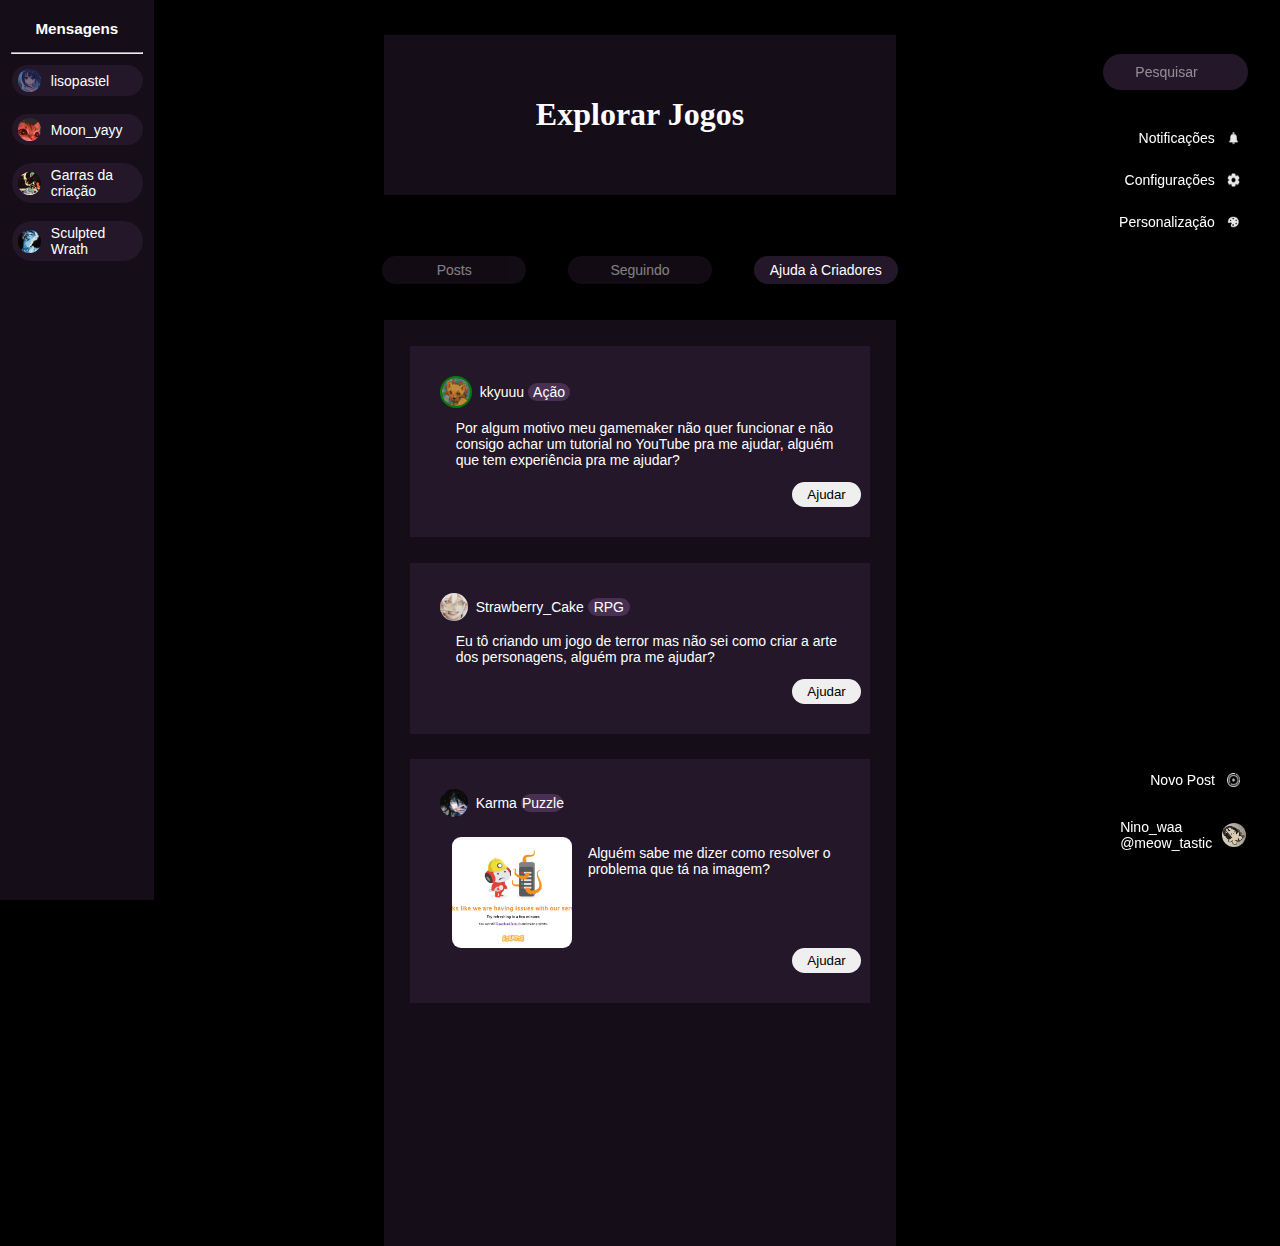
==== Pinduki/AjudaCriadores.html @ 77b52ce6 "Add files via upload" ====
<!DOCTYPE html>
<html lang="en">
<head>
    <meta charset="UTF-8">
    <meta name="viewport" content="width=device-width, initial-scale=1.0">
    <link rel="stylesheet" href="CSS/Mainpage.css">
    <link rel="stylesheet" href="CSS/Ajudar.css">
    <title>Pinduki</title>
</head>
<body>

    <Div class="msg-body">
        <Div class="msg-title">
            <h3> Mensagens </h3>
            <hr class="line">    
        </Div>

        <fieldset class="not-msg">
            <img class="icon-img" src="Img/Icon.jpg" alt="icon" >
            <span class="username">lisopastel</span>
        </fieldset>
        <br>
        <fieldset class="not-msg">
            <img class="icon-img" src="Img/Icon2.jpg" alt="icon" >
            <span class="username">Moon_yayy</span>
        </fieldset>
        <br>
        <fieldset class="not-msg">
            <img class="icon-img" src="Img/Icon3.jpg" alt="icon" >
            <span class="username">Garras da criação</span>
        </fieldset>
        <br>
        <fieldset class="not-msg">
            <img class="icon-img" src="Img/Icon4.jpg" alt="icon" >
            <span class="username">Sculpted Wrath</span>   
        </fieldset>  
    </Div>

    <div class="explorar-jogos">
        <h1>Explorar Jogos</h1>
    </div>

    <div class="conteudo-btns">
        <div class="clicked-posts-btns" style="opacity: 50%;">
            <a href="Index.html" style="text-decoration: none; color: inherit;">Posts</a>
        </div>
        <div class="posts-btns">
            <a href="PostsSeguindo.html" style="text-decoration: none; color: inherit;">Seguindo</a>
        </div>
        <div class="posts-btns" style="opacity: 100%;">
            Ajuda à Criadores
        </div>
    </div>
    <br><br>

    <div class="posts-background">
        <div class="post">
            <div class="span-align">
                <img style="border: solid 2px green;" class="pfp-post" src="Img/pfp2.jpg" alt="">
                <span>kkyuuu</span>   
                <div class="hashtags">
                    Ação
                </div>    
            </div>
            <div>
                <p class="span-align-text2">
                    Por algum motivo meu gamemaker não quer funcionar e não consigo achar um tutorial no YouTube pra me ajudar, alguém que tem experiência pra me ajudar?                </p>
                <button class="help-btn">Ajudar</button>
            </div>
        </div>        
        <div class="post">
            <div class="span-align">
                <img class="pfp-post" src="Img/Icon7.jpg" alt="">
                <span>Strawberry_Cake</span>   
                <div class="hashtags">
                    RPG
                </div>  
            </div>
            <div>
                <p class="span-align-text2">
                    Eu tô criando um jogo de terror mas não sei como criar a arte dos personagens, alguém pra me ajudar?</p>
                <button class="help-btn">Ajudar</button>
            </div>
        </div>   
        <div class="post">
            <div class="span-align">
                <img class="pfp-post" src="Img/Icon9.jpg" alt="">
                <span>Karma</span>
                <div class="hashtags">
                    Puzzle
                </div>
          
            </div>
            <div class="span-align-img">
                <img class="img-do-post" src="Img/Erro.PNG" alt="">
                <span class="span-align-text2">
                    <br>Alguém sabe me dizer como resolver o problema que tá na imagem?
                </span>
            </div>
            <button class="help-btn">Ajudar</button>
        </div>  
    </div>

    <div class="tools-body">
        <div>
            <br><br><br>
            <fieldset class="search-bar">
                <img class="search-icon" src="Img/search-icon.png" alt="">
                <span id="search-bar" class="search-line">Pesquisar</span>
            </fieldset>
        </div>

        <div class="overlay" id="overlay"></div>

        <div class="popup" id="popup">
            <input type="text" placeholder="Pesquisar" />
        </div>

        <br><br>
        <div>
            <fieldset class="tools-background">
                <span class="tools-line">Notificações</span>
                <img class="tools-icon" src="Img/notificacao.png" alt="">
            </fieldset>
            <br>
            <fieldset class="tools-background">
                <span class="tools-line">Configurações</span>
                <img class="tools-icon" src="Img/configuracao.png" alt="">
            </fieldset>
            <br>
            <fieldset class="tools-background">
                <span class="tools-line">Personalização</span>
                <img class="tools-icon" src="Img/paleta.png" alt="">
            </fieldset>
    </div>
        
        <div class="new-post">
            <fieldset class="tools-background">
                <span class="tools-line">Novo Post</span>
                <img class="tools-icon" src="Img/newpost.png" alt="">
            </fieldset>
        </div>
            <br>
        <div class="profile">
            <fieldset class="tools-background">
                <span class="tools-line">Nino_waa <br> @meow_tastic</span>                
                <img class="pfp" src="Img/pfp.jpg" alt="">
            </fieldset>
        </div>
       
    </div>

    <script>
        const searchBar = document.getElementById('search-bar');
        const popup = document.getElementById('popup');
        const overlay = document.getElementById('overlay');

        searchBar.addEventListener('click', () => {
        popup.style.display = 'block';
        overlay.style.display = 'block';
        });

        overlay.addEventListener('click', () => {
        popup.style.display = 'none';
        overlay.style.display = 'none';
        });
    </script>

</body>
</html>
---- Pinduki/CSS/Mainpage.css ----
body{
    background-color: rgb(0, 0, 0);
    margin: 0%;
    display: flex;
    justify-content: center;
    align-items: center;
    flex-flow: column;
}

.chat-btns-div{
    display: flex;
    flex-direction: column;
    align-items: center;
    background-color: #150d18;
    position: fixed;
    top: 0; 
    bottom: 0; 
    overflow-y: auto; 
    left: 0;
    width: 40px;
}
img:hover{
    background-color: #483052;
    transition: 0.3s;
}

.Chat-btns{
    width: 65%;
    height: 26px;
    margin-top: 45%;
    background-color:#241729;
    border-radius: 5px;
}

.line{
    width: 90%;
}

.msg-body{
    background-color: #150d18;
    color: white;
    width:12%;
    position: fixed;
    top: 0; 
    bottom: 0; 
    overflow-y: auto; 
    left:0;
    
}

.msg-title{
    text-align: center;
    padding: 3%;
    font-family: 'Segoe UI', Tahoma, Geneva, Verdana, sans-serif;
    font-size: 13px;
}

.not-msg{
    width: 80%;
    border-radius: 30px;
    background-color: #241729;
    border: none;
    padding: 4px;
    margin-left: 8%;
    display: flex;
    align-items: center;
    font-family: 'Segoe UI', Tahoma, Geneva, Verdana, sans-serif;
}

.not-msg:hover{
    background-color: #483052;
    transition: 0.3s;
}

.icon-img{
    width: 19%;
    border-radius: 100%;
    display: block;
    margin-left: 1%;
}

.username{
    color: white; 
    margin-left: 10px; 
    font-size: 14px;
}

.search-line{
    color: white; 
    margin-left: 10px; 
    font-size: 14px;
    opacity: 50%;
}

.search-bar{
    max-width: 70%;
    border-radius: 30px;
    background-color: #241729;
    border: none;
    padding: 10px;
    display: flex;
    align-items: center;
    font-family: 'Segoe UI', Tahoma, Geneva, Verdana, sans-serif;
    
}

.search-icon{
    width: 9%;
    border-radius: 100%;
    display: block;
    margin-left: 2%;
}

.tools-body{
    color: white;
    border: none;
    width:14%;
    position: fixed;
    top: 0; 
    bottom: 0; 
    overflow-y: auto; 
    right: 0;
}

.tools-icon{
    width: 10%;
    margin-left: 9%;
}

.tools-line{
    color: white; 
    font-size: 14px;
    font-family: 'Segoe UI', Tahoma, Geneva, Verdana, sans-serif;
}

.tools-background{
    display: flex;
    justify-content:flex-end ;
    border: none;
    padding: 4px;
    margin-right: 20%;
    align-items: center;
}

.new-post{
    position: absolute;
    bottom: 12%;   
}

.profile{
    position: absolute;
    bottom: 5%;   
}

.pfp{
    width: 18%;
    border-radius: 100%;
    margin-right: -4%;
    margin-left: 7%;
}

.explorar-jogos{
    background-color: #150d18;
    margin-top: 2.7%;
    width: 40%;
    height: 160px;
    color: white;
    text-align: center;
    display: flex;
    justify-content: center;
    align-items: center;
}
.explorar-jogos:hover{
    background-color: #483052;
    transition: 0.3s;
}

.conteudo-btns{
    display: flex;
    justify-content: center;    
    gap: 8%
}

.posts-btns{
    color: white;
    background-color:#241729;
    padding: 6px;
    border-radius: 40px;
    width: 160px;
    font-size: 14px;
    font-family: 'Segoe UI', Tahoma, Geneva, Verdana, sans-serif;
    text-align: center;
    margin-top: 12%;
    opacity: 50%;
}

.posts-btns:hover{
    background-color: #483052;
    transition: 0.3s;
}

.clicked-posts-btns{
    color: white;
    background-color:#241729;
    padding: 6px;
    border-radius: 40px;
    width: 160px;
    font-size: 14px;
    font-family: 'Segoe UI', Tahoma, Geneva, Verdana, sans-serif;
    text-align: center;
    margin-top: 12%;
}

.posts-background{
    background-color: #150d18;
    color: white;
    width: 40%;
    min-height: 100vh;
    display: flex;
    align-items: center;
    flex-direction: column;
    padding-bottom: 2%;
}

.post{
    width: 90%;
    background-color:#241729 ;
    color: white;
    margin-top: 5%;
    height: auto;
    padding: 30px; 
    box-sizing: border-box;
    font-family: 'Segoe UI', Tahoma, Geneva, Verdana, sans-serif;
    font-size: 14px;
}

.entrar-chat{
    border: 0;
    border-radius: 30px;
    padding: 5px 15px;
    margin-left: 3.5%;
    margin-top: 1%;
    font-family: 'Segoe UI', Tahoma, Geneva, Verdana, sans-serif;
}

.pfp-post{
    width: 7%;
    border-radius: 100%;    
    margin-right: 2%;
}

.span-align{
    display: flex;
    align-items: center;
}

.hashtags{
    background-color: #483052;
    border-radius: 15px;
    width: 10%;
    text-align: center;
    margin-left: 1%;
    padding: 1px;
}

.img-do-post{
    margin-top: 5%;
    margin-left: 3%;
    width: 30%;
    border-radius: 9px;
}

.span-align-img{
    display: flex;
}

.span-align-text2{
    margin-top: 3%;
    margin-left: 4%;
}

.search-line {
    color: white;
    margin-left: 10px;
    font-size: 14px;
    opacity: 50%;
}

.search-bar {
    max-width: 70%;
    border-radius: 30px;
    background-color: #241729;
    border: none;
    padding: 10px;
    display: flex;
    align-items: center;
    font-family: 'Segoe UI', Tahoma, Geneva, Verdana, sans-serif;
}

.search-icon {
    width: 9%;
    border-radius: 100%;
    display: block;
    margin-left: 1%;
}

.overlay {
    position: fixed;
    top: 0;
    left: 0;
    width: 100%;
    height: 100%;
    background: rgba(0, 0, 0, 0.5);
    backdrop-filter: blur(10px);
    z-index: 1;
    display: none; 
}

.popup {
    position: fixed;
    top: 50%;
    left: 50%;
    transform: translate(-50%, -50%);
    background: #241729;
    padding: 30px;
    box-shadow: 0px 4px 10px rgba(0, 0, 0, 0.3);
    z-index: 2;
    display: none; 
    width: 90%;
    max-width: 650px;
    height: 90%;
    max-height: 325px;
}

.popup input {
    width: 45%;
    padding: 10px;
    font-size: 16px;
    border: 1px solid #ccc;
    border-radius: 30px;
}

.poll {
    max-width: 400px;
    margin-top: 5%;
    padding: 20px;
    background: #150d18;
    text-align: center;
    margin-left: 4%;
  }

  .option {
    display: flex;
    justify-content: space-between;
    align-items: center;
    padding: 8px 12px;
    margin: 10px 0;
    background: #241729;
    border-radius: 30px;
    cursor: pointer;
    transition: background-color 0.3s;
  }
  
  .option:hover {
    background: #483052;
  }
  
  .percentage {
    font-weight: bold;
  }
---- Pinduki/CSS/Ajudar.css ----
.help-btn{
    padding: 5px 15px;
    font-family: 'Segoe UI', Tahoma, Geneva, Verdana, sans-serif;
    border: 0;
    border-radius: 30px;
    margin-left: 88%;
}
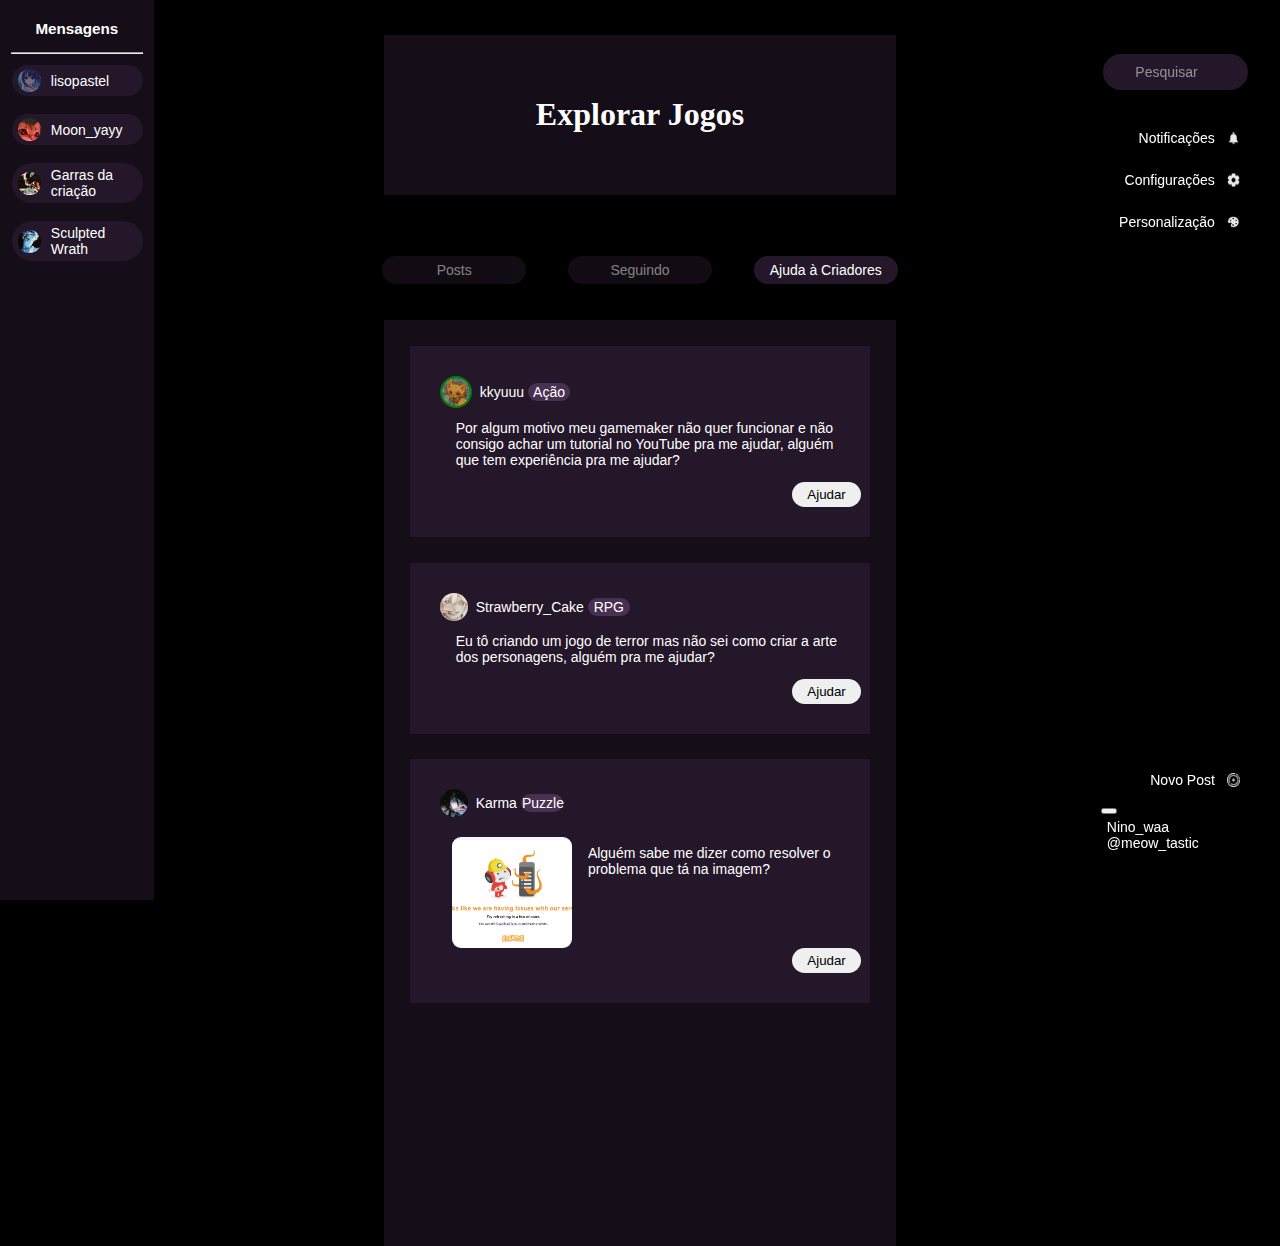
==== commit fedac3ff: "Update AjudaCriadores.html" ====
--- a/Pinduki/AjudaCriadores.html
+++ b/Pinduki/AjudaCriadores.html
@@ -142,11 +142,19 @@
         </div>
             <br>
         <div class="profile">
+            <button id="perfil" class="entperfil"></button>
             <fieldset class="tools-background">
                 <span class="tools-line">Nino_waa <br> @meow_tastic</span>                
-                <img class="pfp" src="Img/pfp.jpg" alt="">
+                <img class="pfp2" src="pfp.jpg" alt="">
             </fieldset>
         </div>
+       
+    </div>
+   <script>
+    document.getElementById('perfil').onclick = function(){
+        window.location.href = 'perfil.html';
+    }
+   </script>
        
     </div>
 
@@ -167,4 +175,4 @@
     </script>
 
 </body>
-</html>+</html>
